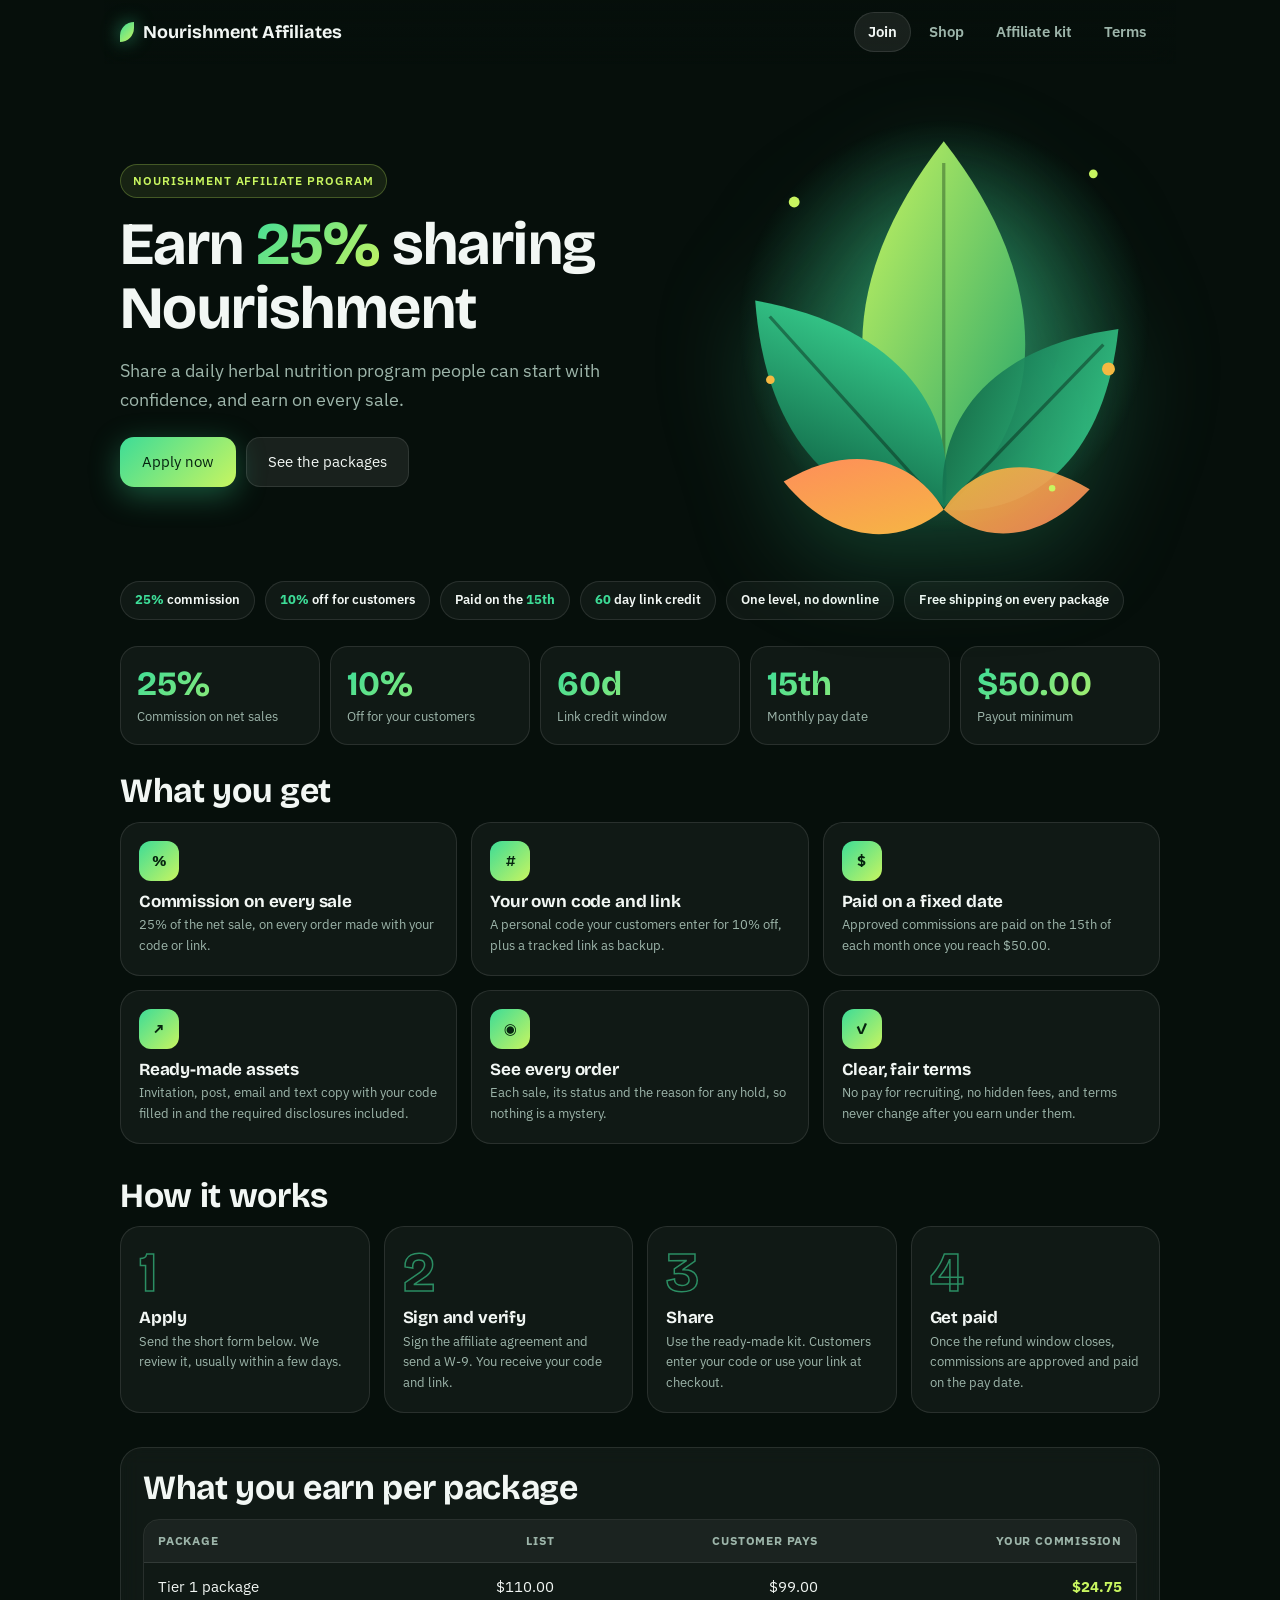
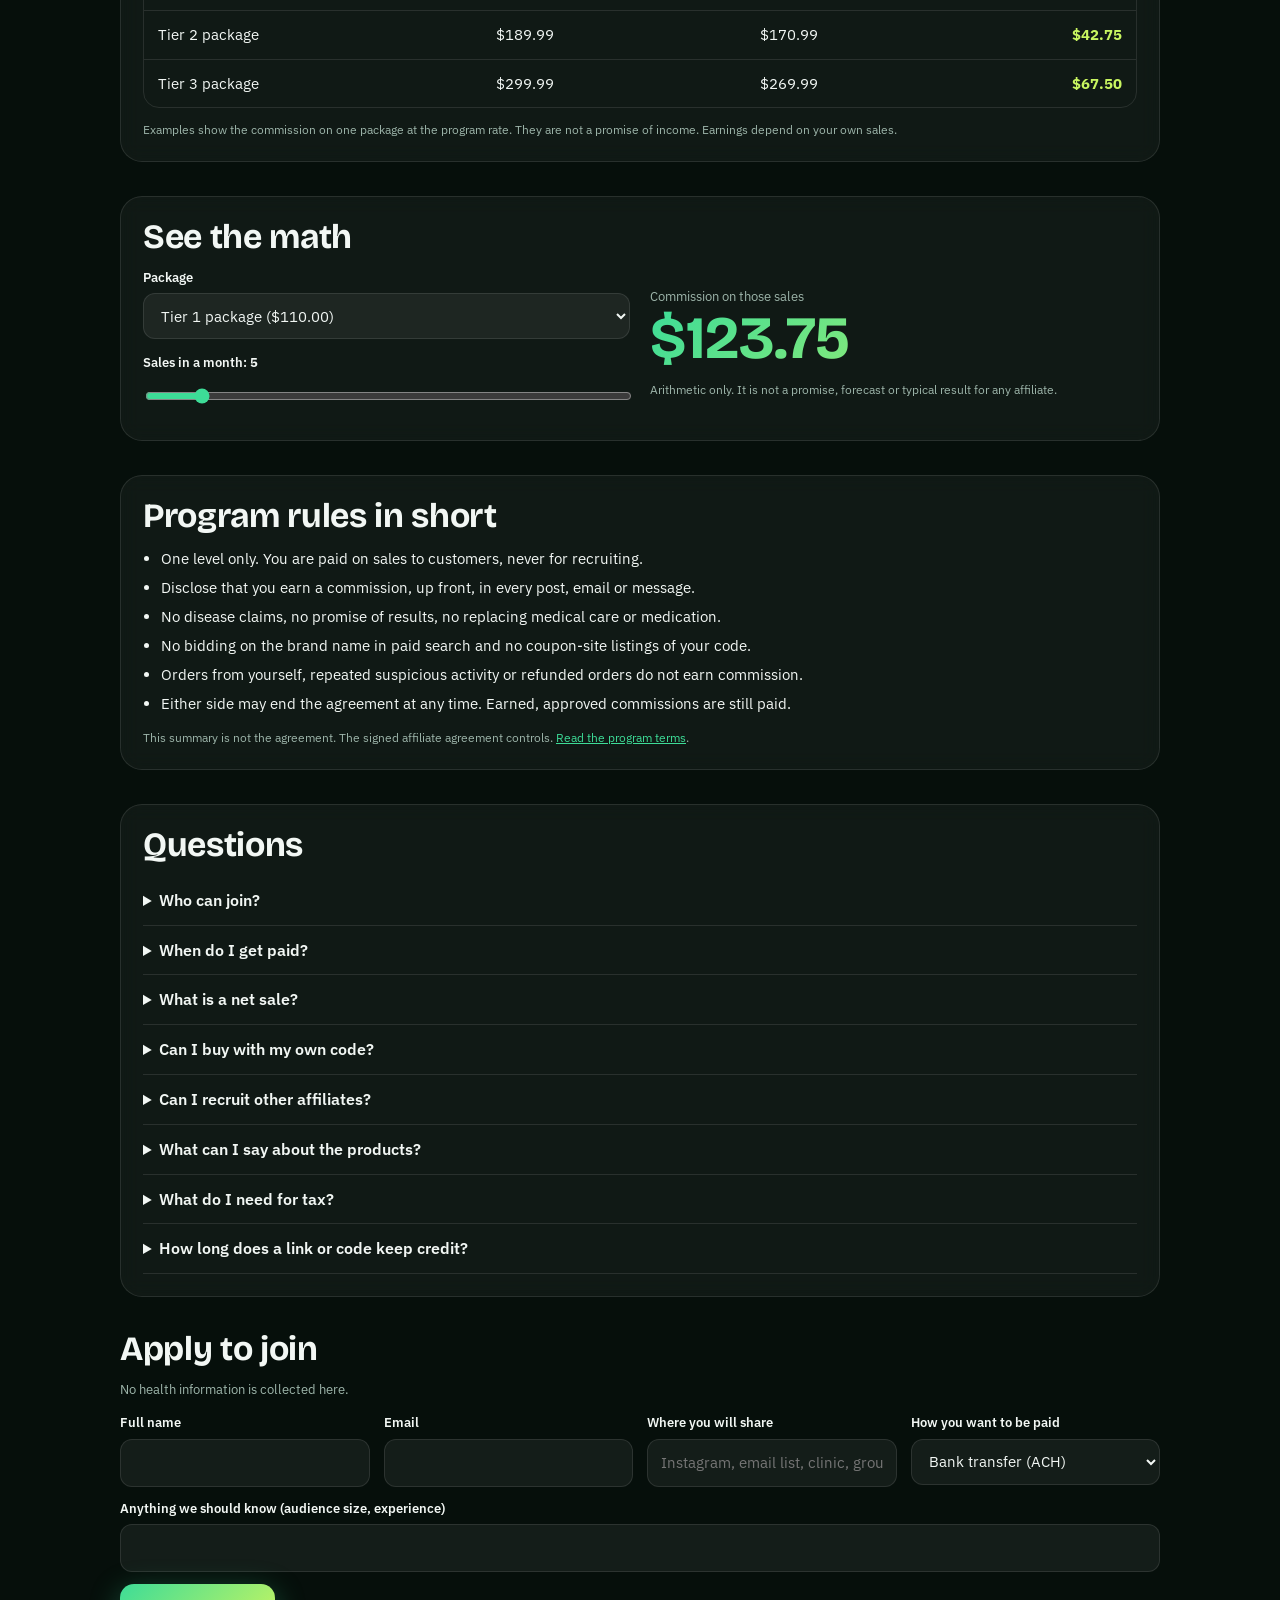
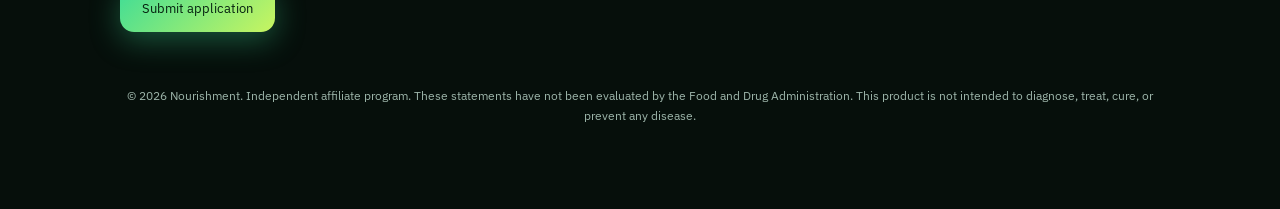
==== index.html @ c86ba539 "Publish Nourishment affiliate program site" ====
<!doctype html><html lang="en"><head><meta charset="utf-8"><meta name="viewport" content="width=device-width,initial-scale=1"><meta name="robots" content="noindex"><title>Nourishment Affiliate Program</title>
<link rel="icon" href="data:image/svg+xml,%3Csvg xmlns='http://www.w3.org/2000/svg' viewBox='0 0 32 32'%3E%3Cpath d='M8 4c14 2 20 12 14 24C10 26 4 16 8 4z' fill='%231F5A48'/%3E%3C/svg%3E">
<link rel="stylesheet" href="https://fonts.googleapis.com/css2?family=Bricolage+Grotesque:wght@600;700&family=IBM+Plex+Sans:wght@400;500;600&family=IBM+Plex+Mono:wght@400&display=swap">
<link rel="stylesheet" href="style.css"></head><body data-page="join"><div class="wrap"><div class="top" id="top"></div><main id="main"></main><footer id="foot"></footer></div><div id="toast" hidden></div><script src="site.js"></script></body></html>
---- style.css ----
/* Dark botanical marketplace look: black-green base, emerald-to-lime and gold accents, glowing glass cards. Single committed theme. */
:root{color-scheme:dark;--bg:#060F0B;--ink:#F2F7F4;--muted:#9DB5AA;--line:rgba(255,255,255,.1);--card:rgba(255,255,255,.045);--card2:rgba(255,255,255,.075);--g1:#3DDC97;--g2:#C8F560;--gold:#F5B942;--bad:#FF8A73;
--grad:linear-gradient(135deg,#3DDC97,#C8F560);--gold-grad:linear-gradient(135deg,#F5B942,#FF8A5C)}
*{box-sizing:border-box}html{background:var(--bg)}
body{margin:0;color:var(--ink);font:15px/1.6 'IBM Plex Sans','Segoe UI',system-ui,sans-serif;background:var(--bg);padding:0 max(16px,env(safe-area-inset-right)) 64px max(16px,env(safe-area-inset-left));overflow-x:hidden;position:relative}
body::before{content:"";position:fixed;inset:0;z-index:-1;background:radial-gradient(700px 480px at 85% -8%,rgba(61,220,151,.22),transparent 65%),radial-gradient(620px 520px at -10% 30%,rgba(245,185,66,.13),transparent 65%),radial-gradient(800px 600px at 60% 105%,rgba(200,245,96,.12),transparent 65%)}
.wrap{max-width:1040px;margin:0 auto}
h1,h2,h3{font-family:'Bricolage Grotesque','Segoe UI',system-ui,sans-serif;line-height:1.08;margin:0;text-wrap:balance;letter-spacing:-.01em}
h1{font-size:clamp(34px,8vw,60px);font-weight:700}h2{font-size:clamp(24px,4.4vw,34px);margin-bottom:12px}h3{font-size:17px;margin-bottom:4px}
p{margin:0}a{color:var(--g1)}.muted{color:var(--muted)}.small{font-size:13px}
.gt{background:var(--grad);-webkit-background-clip:text;background-clip:text;color:transparent}.gold{background:var(--gold-grad);-webkit-background-clip:text;background-clip:text;color:transparent}
.top{position:sticky;top:0;z-index:20;display:flex;flex-wrap:wrap;gap:6px 12px;align-items:center;justify-content:space-between;padding:12px 0;background:linear-gradient(rgba(6,15,11,.92),rgba(6,15,11,.6));backdrop-filter:blur(14px);margin:0 calc(-1*max(16px,env(safe-area-inset-left)));padding-left:max(16px,env(safe-area-inset-left));padding-right:max(16px,env(safe-area-inset-right))}
.brand{font:700 18px 'Bricolage Grotesque',system-ui,sans-serif;display:flex;gap:9px;align-items:center;color:var(--ink);text-decoration:none}
.brand i{width:14px;height:20px;border-radius:14px 0 14px 0;background:var(--grad);display:inline-block;box-shadow:0 0 18px rgba(61,220,151,.6)}
nav{display:flex;gap:4px;overflow-x:auto;scrollbar-width:none}nav a{padding:8px 14px;border-radius:99px;color:var(--muted);text-decoration:none;font-weight:600;white-space:nowrap}
nav a[aria-current]{background:var(--card2);color:var(--ink);box-shadow:inset 0 0 0 1px var(--line)}
.hero{display:grid;grid-template-columns:1.15fr .85fr;gap:20px;align-items:center;padding:34px 0 10px}
@media(max-width:760px){.hero{grid-template-columns:1fr}.art{order:-1;max-width:260px;margin:0 auto}}
.pillb{display:inline-flex;gap:8px;align-items:center;font-size:12px;font-weight:600;letter-spacing:.08em;text-transform:uppercase;color:var(--g2);background:rgba(200,245,96,.09);border:1px solid rgba(200,245,96,.25);border-radius:99px;padding:6px 12px;margin-bottom:14px}
.lead{font-size:18px;max-width:50ch;margin:16px 0 22px;color:var(--muted)}
.art{position:relative}.art svg{width:100%;height:auto;display:block;filter:drop-shadow(0 20px 50px rgba(61,220,151,.28))}
@media(prefers-reduced-motion:no-preference){.art svg{animation:fl 7s ease-in-out infinite}@keyframes fl{50%{transform:translateY(-10px) rotate(1.2deg)}}}
.tick{display:flex;gap:10px;overflow-x:auto;padding:6px 0 4px;scrollbar-width:none;margin:12px 0 22px}
.tick span{flex:0 0 auto;border:1px solid var(--line);background:var(--card);border-radius:99px;padding:8px 14px;font-weight:600;font-size:13px}
.tick span b{color:var(--g1)}
.tiles{display:grid;grid-template-columns:repeat(auto-fit,minmax(150px,1fr));gap:10px;margin:8px 0 28px}
.tile{border:1px solid var(--line);background:var(--card);border-radius:18px;padding:16px;position:relative;overflow:hidden}
.tile b{display:block;font:700 34px 'Bricolage Grotesque',system-ui,sans-serif;background:var(--grad);-webkit-background-clip:text;background-clip:text;color:transparent}.tile span{font-size:12.5px;color:var(--muted)}
section{margin:0 0 34px;min-width:0}
.panel{border:1px solid var(--line);background:var(--card);border-radius:22px;padding:22px;backdrop-filter:blur(10px)}
.grid{display:grid;grid-template-columns:repeat(auto-fit,minmax(min(100%,270px),1fr));gap:14px}
.card{border:1px solid var(--line);background:var(--card);border-radius:20px;padding:18px;min-width:0;transition:transform .2s,border-color .2s}
.card:hover{border-color:rgba(61,220,151,.5);transform:translateY(-3px)}
.card .ic{width:40px;height:40px;border-radius:12px;background:var(--grad);display:grid;place-items:center;color:#06240F;font-weight:800;margin-bottom:12px}
.steps{display:grid;grid-template-columns:repeat(auto-fit,minmax(min(100%,220px),1fr));gap:14px;counter-reset:s}.steps .card{counter-increment:s;overflow:hidden}
.steps .card::before{content:counter(s);display:block;font:700 56px/1 'Bricolage Grotesque',system-ui,sans-serif;color:transparent;-webkit-text-stroke:1.5px rgba(61,220,151,.6);margin-bottom:8px}
.box{overflow-x:auto;border:1px solid var(--line);border-radius:16px}table{border-collapse:collapse;width:100%;min-width:440px;font-size:14.5px}
th,td{padding:12px 14px;text-align:left;border-bottom:1px solid var(--line)}th{font-size:11.5px;letter-spacing:.07em;text-transform:uppercase;color:var(--muted);background:var(--card)}tr:last-child td{border:0}td.r,th.r{text-align:right}td b{color:var(--g2)}
.btn{font:700 15px inherit;font-family:inherit;border-radius:14px;border:0;background:var(--grad);color:#05210F;padding:13px 22px;cursor:pointer;min-height:48px;text-decoration:none;display:inline-flex;align-items:center;justify-content:center;box-shadow:0 8px 30px rgba(61,220,151,.35);transition:transform .15s,box-shadow .15s}
.btn:hover{transform:translateY(-2px);box-shadow:0 12px 38px rgba(61,220,151,.5)}
.btn.ghost{background:var(--card2);color:var(--ink);box-shadow:inset 0 0 0 1px var(--line)}.btn.pay{width:100%;min-height:54px;font-size:17px}.btn.sm{min-height:36px;padding:6px 13px;font-size:13px;border-radius:10px;box-shadow:none}
label{display:block;font-size:13px;font-weight:600;margin-bottom:5px}
input,select,textarea{font:inherit;width:100%;background:rgba(255,255,255,.06);color:var(--ink);border:1px solid var(--line);border-radius:12px;padding:11px 13px;min-height:46px}
input:focus,select:focus{outline:2px solid var(--g1);outline-offset:1px}select option{background:#0C1A14}
input[type=range]{padding:0;min-height:30px;accent-color:#3DDC97}
.fields{display:grid;grid-template-columns:repeat(auto-fit,minmax(min(100%,210px),1fr));gap:14px}.row{display:flex;flex-wrap:wrap;gap:10px;align-items:center}
pre{background:rgba(255,255,255,.05);border:1px solid var(--line);border-radius:12px;padding:13px;white-space:pre-wrap;word-break:break-word;font:12.5px/1.55 'IBM Plex Mono',ui-monospace,monospace;margin:8px 0 10px}
.asset{border-top:1px solid var(--line);padding-top:14px;margin-top:14px}.asset:first-child{border:0;margin:0;padding:0}
ul{margin:8px 0 0;padding-left:18px}li{margin:5px 0}details{border-bottom:1px solid var(--line);padding:12px 0}summary{cursor:pointer;font-weight:600;font-size:15.5px}
.price{font:700 34px 'Bricolage Grotesque',system-ui,sans-serif}.legal{font-size:12px;color:var(--muted);margin-top:12px}
.prod{display:flex;flex-direction:column;gap:10px;position:relative;overflow:hidden}.prod .pa{display:grid;place-items:center;border-radius:16px;background:radial-gradient(circle at 50% 40%,rgba(61,220,151,.22),transparent 70%);padding:6px}.prod .pa svg,.prod .pa img{width:62%;max-width:150px;height:auto;border-radius:14px}
.badge{position:absolute;top:14px;right:14px;font-size:11px;font-weight:700;background:var(--gold-grad);color:#2A1500;border-radius:99px;padding:4px 10px}
.calc{display:grid;grid-template-columns:1fr 1fr;gap:20px;align-items:center}@media(max-width:700px){.calc{grid-template-columns:1fr}}
.big{font:700 clamp(38px,9vw,60px)/1 'Bricolage Grotesque',system-ui,sans-serif}
footer{text-align:center;font-size:12px;color:var(--muted);padding:20px 0}
#toast{position:fixed;left:50%;transform:translateX(-50%);bottom:18px;background:#fff;color:#06130D;padding:11px 18px;border-radius:12px;font-weight:700;z-index:99}
:focus-visible{outline:2px solid var(--g1);outline-offset:2px}[hidden]{display:none!important}
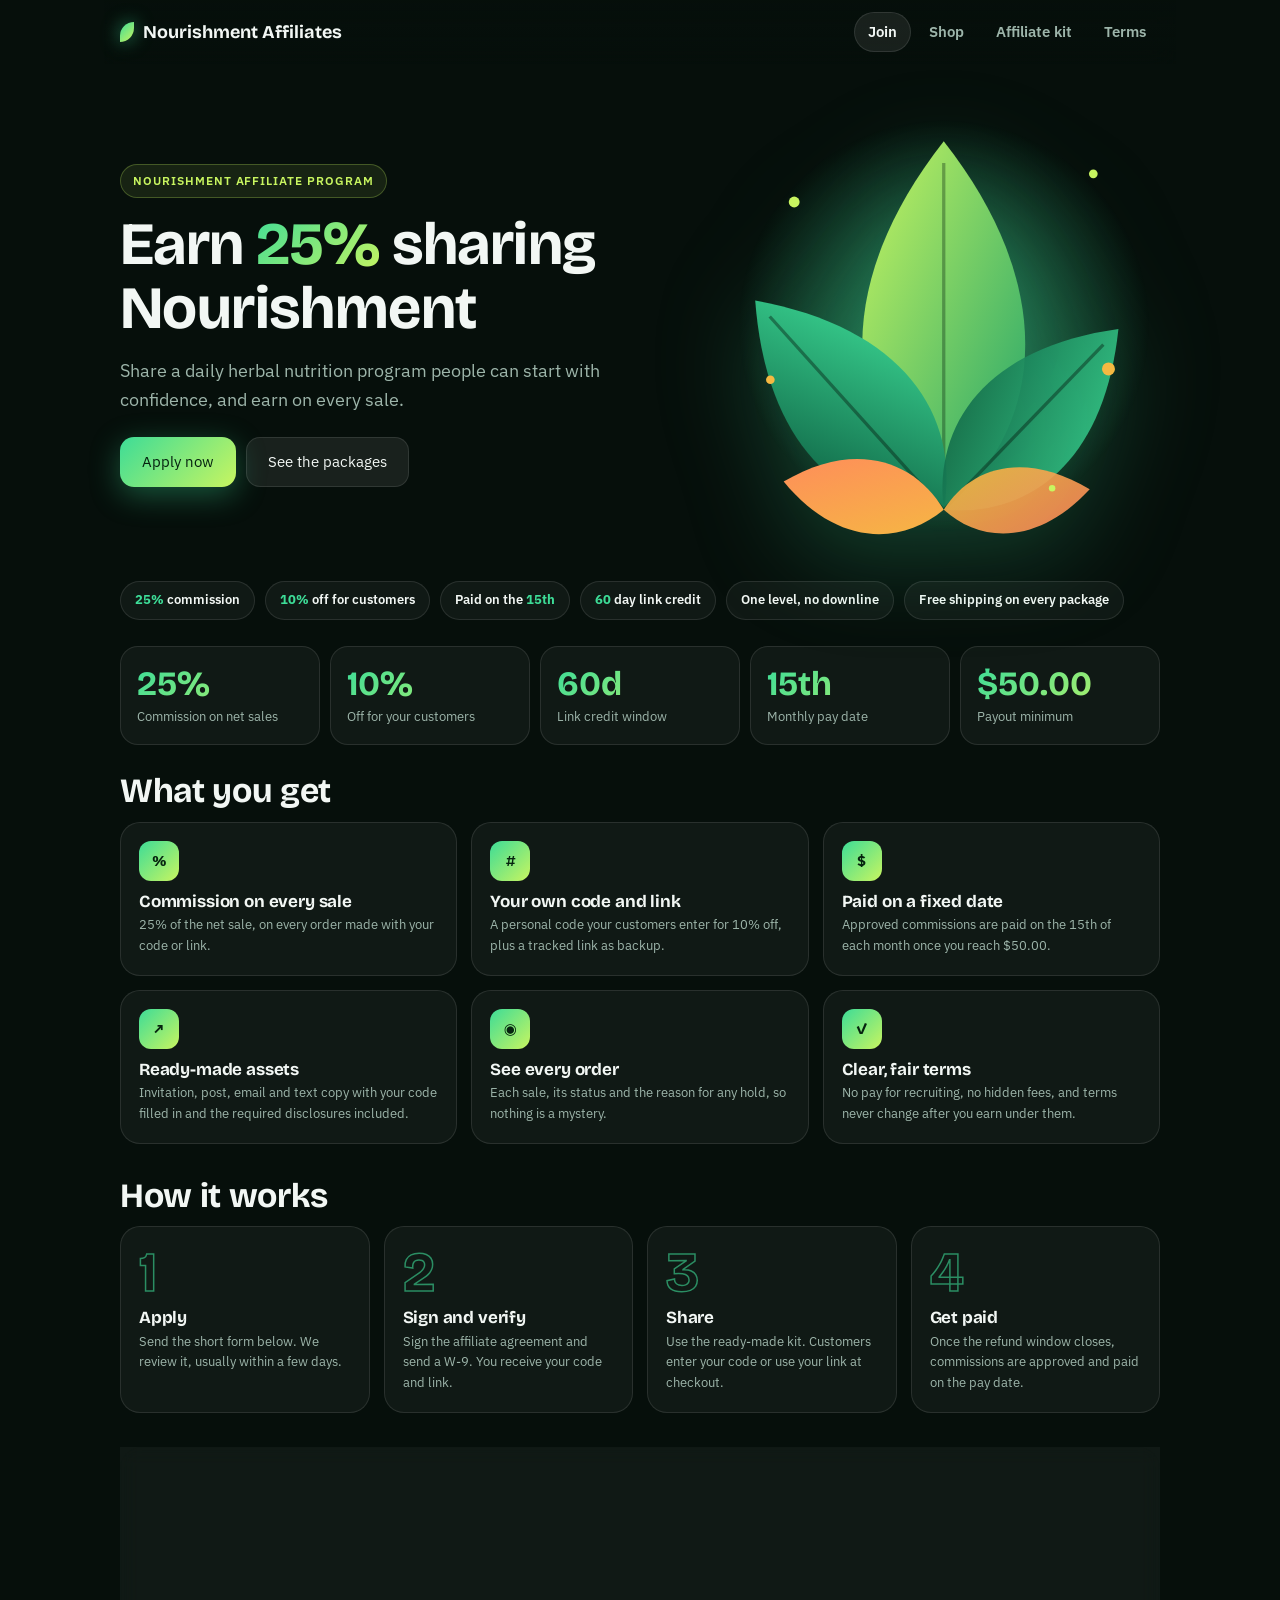
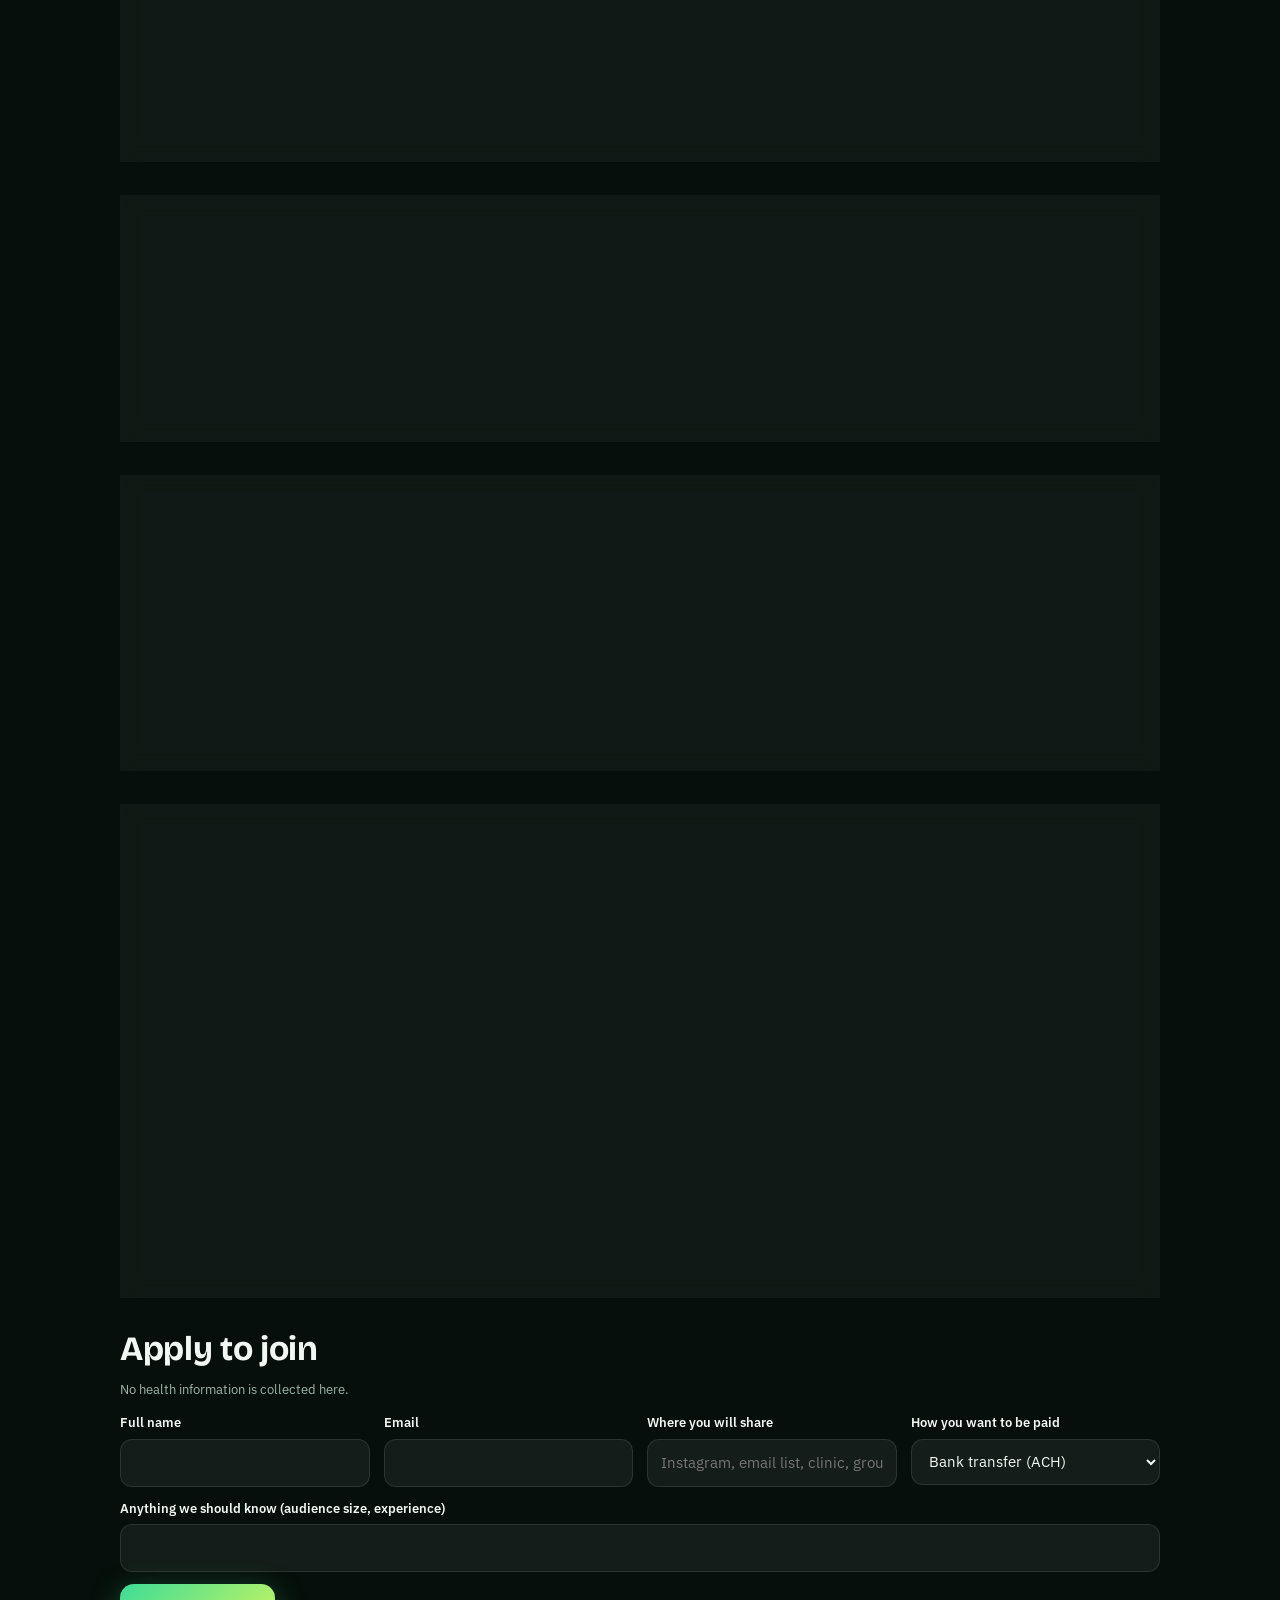
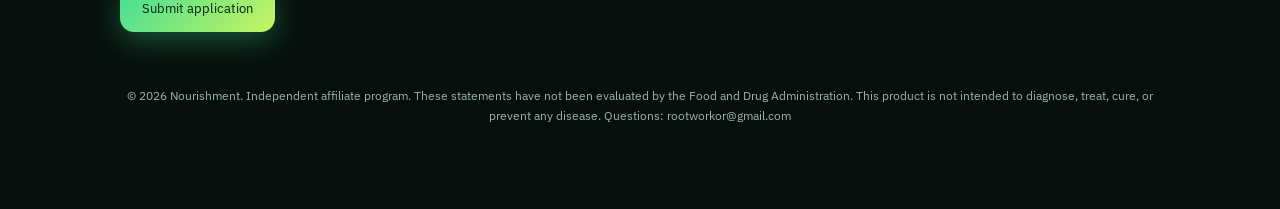
==== commit 4e12d886: "Add picture slots for offer banners Co-Authored-By: Claude Sonnet 5.5 <noreply@anthropic.com> Claude" ====
--- a/index.html
+++ b/index.html
@@ -1,4 +1,4 @@
 <!doctype html><html lang="en"><head><meta charset="utf-8"><meta name="viewport" content="width=device-width,initial-scale=1"><meta name="robots" content="noindex"><title>Nourishment Affiliate Program</title>
 <link rel="icon" href="data:image/svg+xml,%3Csvg xmlns='http://www.w3.org/2000/svg' viewBox='0 0 32 32'%3E%3Cpath d='M8 4c14 2 20 12 14 24C10 26 4 16 8 4z' fill='%231F5A48'/%3E%3C/svg%3E">
 <link rel="stylesheet" href="https://fonts.googleapis.com/css2?family=Bricolage+Grotesque:wght@600;700&family=IBM+Plex+Sans:wght@400;500;600&family=IBM+Plex+Mono:wght@400&display=swap">
-<link rel="stylesheet" href="style.css"></head><body data-page="join"><div class="wrap"><div class="top" id="top"></div><main id="main"></main><footer id="foot"></footer></div><div id="toast" hidden></div><script src="site.js"></script></body></html>
+<link rel="stylesheet" href="style.css"></head><body data-page="join"><div class="wrap"><div class="top" id="top"></div><main id="main"></main><footer id="foot"></footer></div><div id="toast" hidden></div><script src="site.js"></script><script src="art.js"></script></body></html>
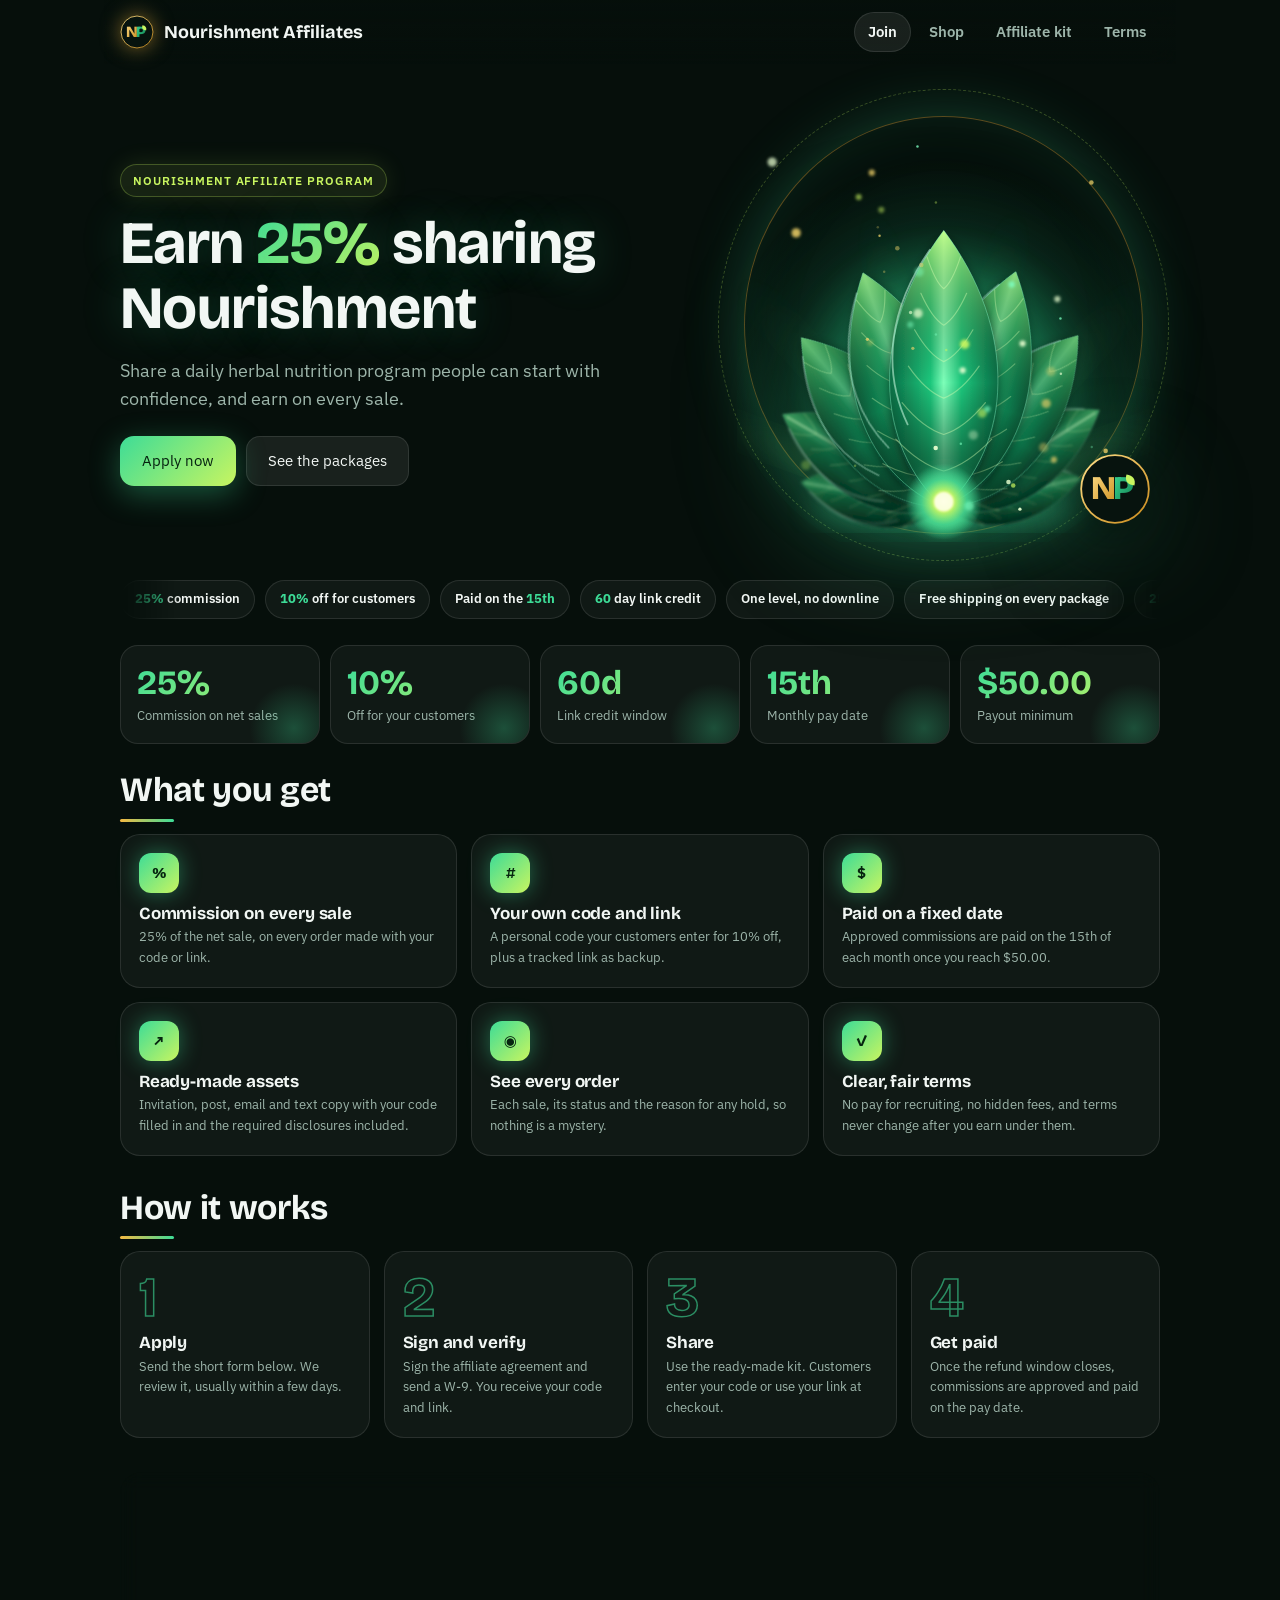
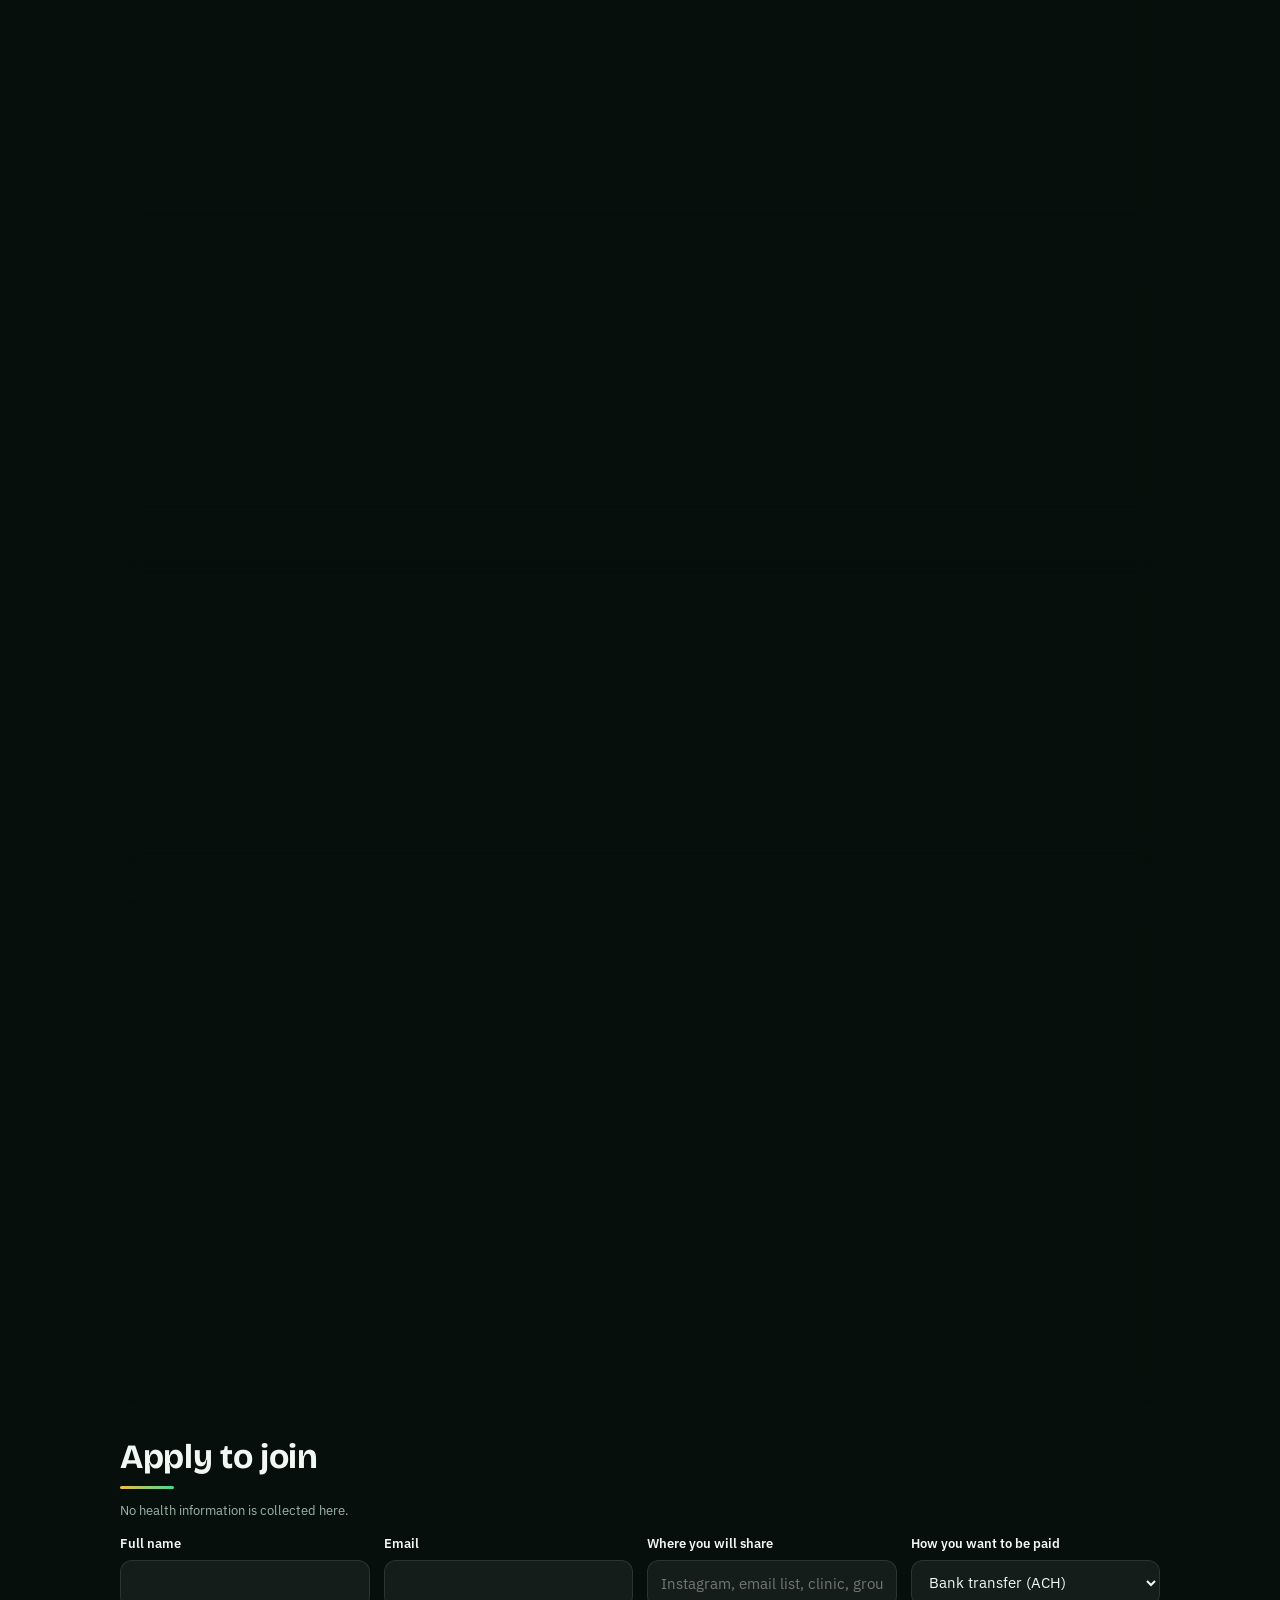
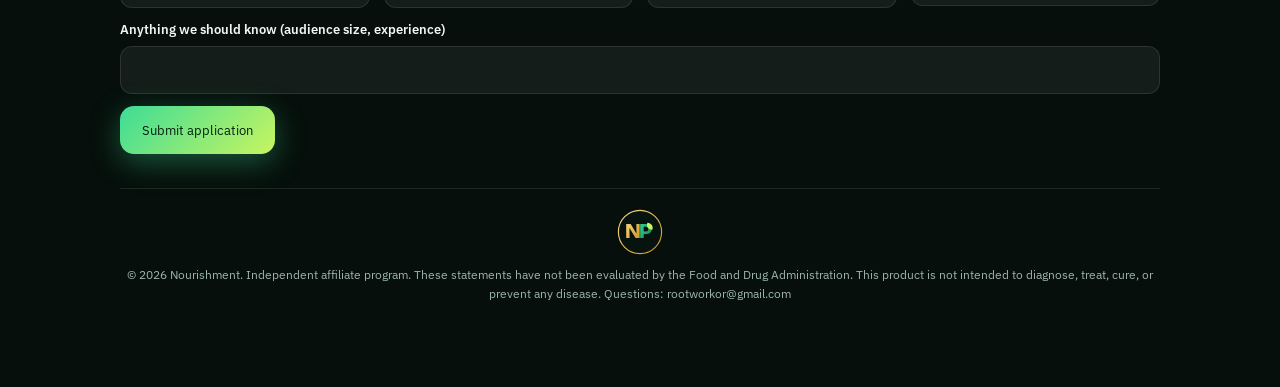
==== commit d3226ad9: "Deep emerald flower: hero swap and flower page Co-Authored-By: Claude Sonnet 5.5 <noreply@anthropic." ====
--- a/index.html
+++ b/index.html
@@ -1,4 +1,4 @@
 <!doctype html><html lang="en"><head><meta charset="utf-8"><meta name="viewport" content="width=device-width,initial-scale=1"><meta name="robots" content="noindex"><title>Nourishment Affiliate Program</title>
 <link rel="icon" href="data:image/svg+xml,%3Csvg xmlns='http://www.w3.org/2000/svg' viewBox='0 0 32 32'%3E%3Cpath d='M8 4c14 2 20 12 14 24C10 26 4 16 8 4z' fill='%231F5A48'/%3E%3C/svg%3E">
 <link rel="stylesheet" href="https://fonts.googleapis.com/css2?family=Bricolage+Grotesque:wght@600;700&family=IBM+Plex+Sans:wght@400;500;600&family=IBM+Plex+Mono:wght@400&display=swap">
-<link rel="stylesheet" href="style.css"></head><body data-page="join"><div class="wrap"><div class="top" id="top"></div><main id="main"></main><footer id="foot"></footer></div><div id="toast" hidden></div><script src="site.js"></script><script src="art.js"></script></body></html>
+<link rel="stylesheet" href="style.css"></head><body data-page="join"><div class="wrap"><div class="top" id="top"></div><main id="main"></main><footer id="foot"></footer></div><div id="toast" hidden></div><script src="site.js"></script><script src="art.js"></script><script src="hero.js"></script></body></html>
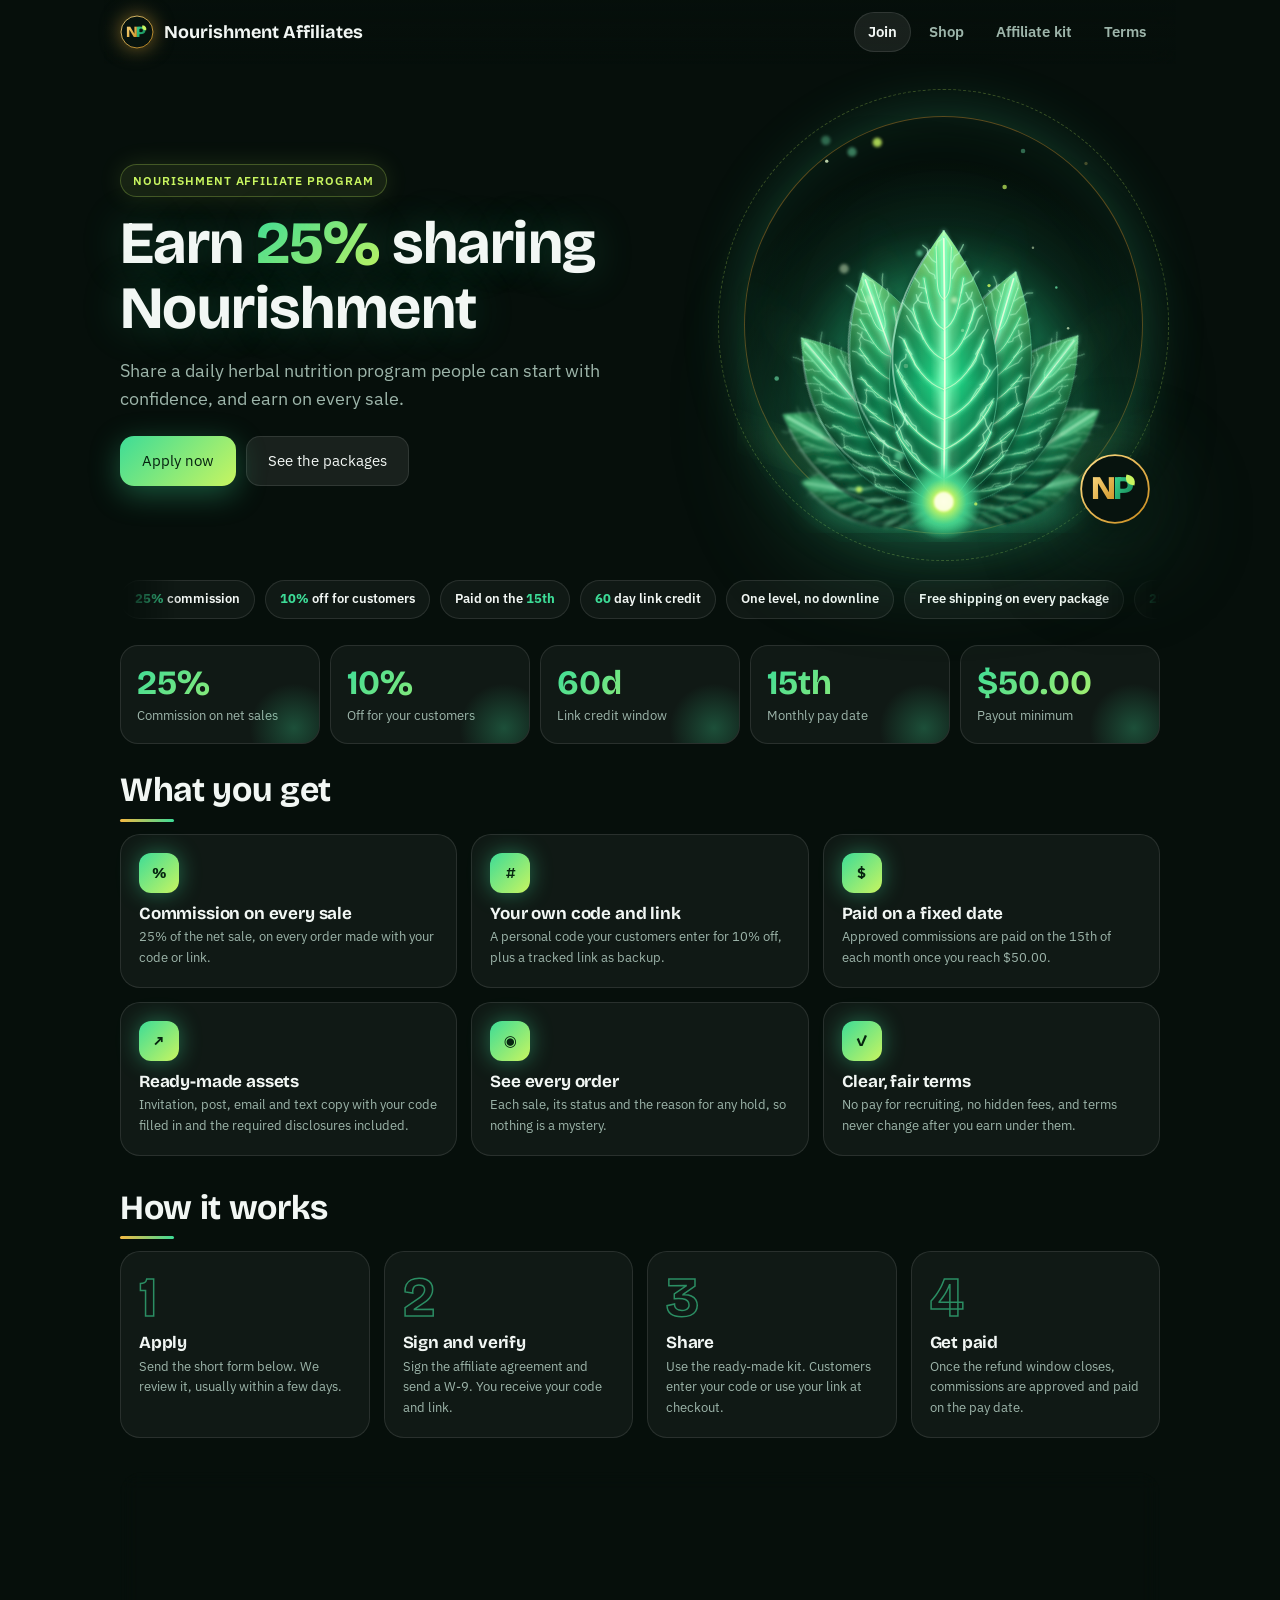
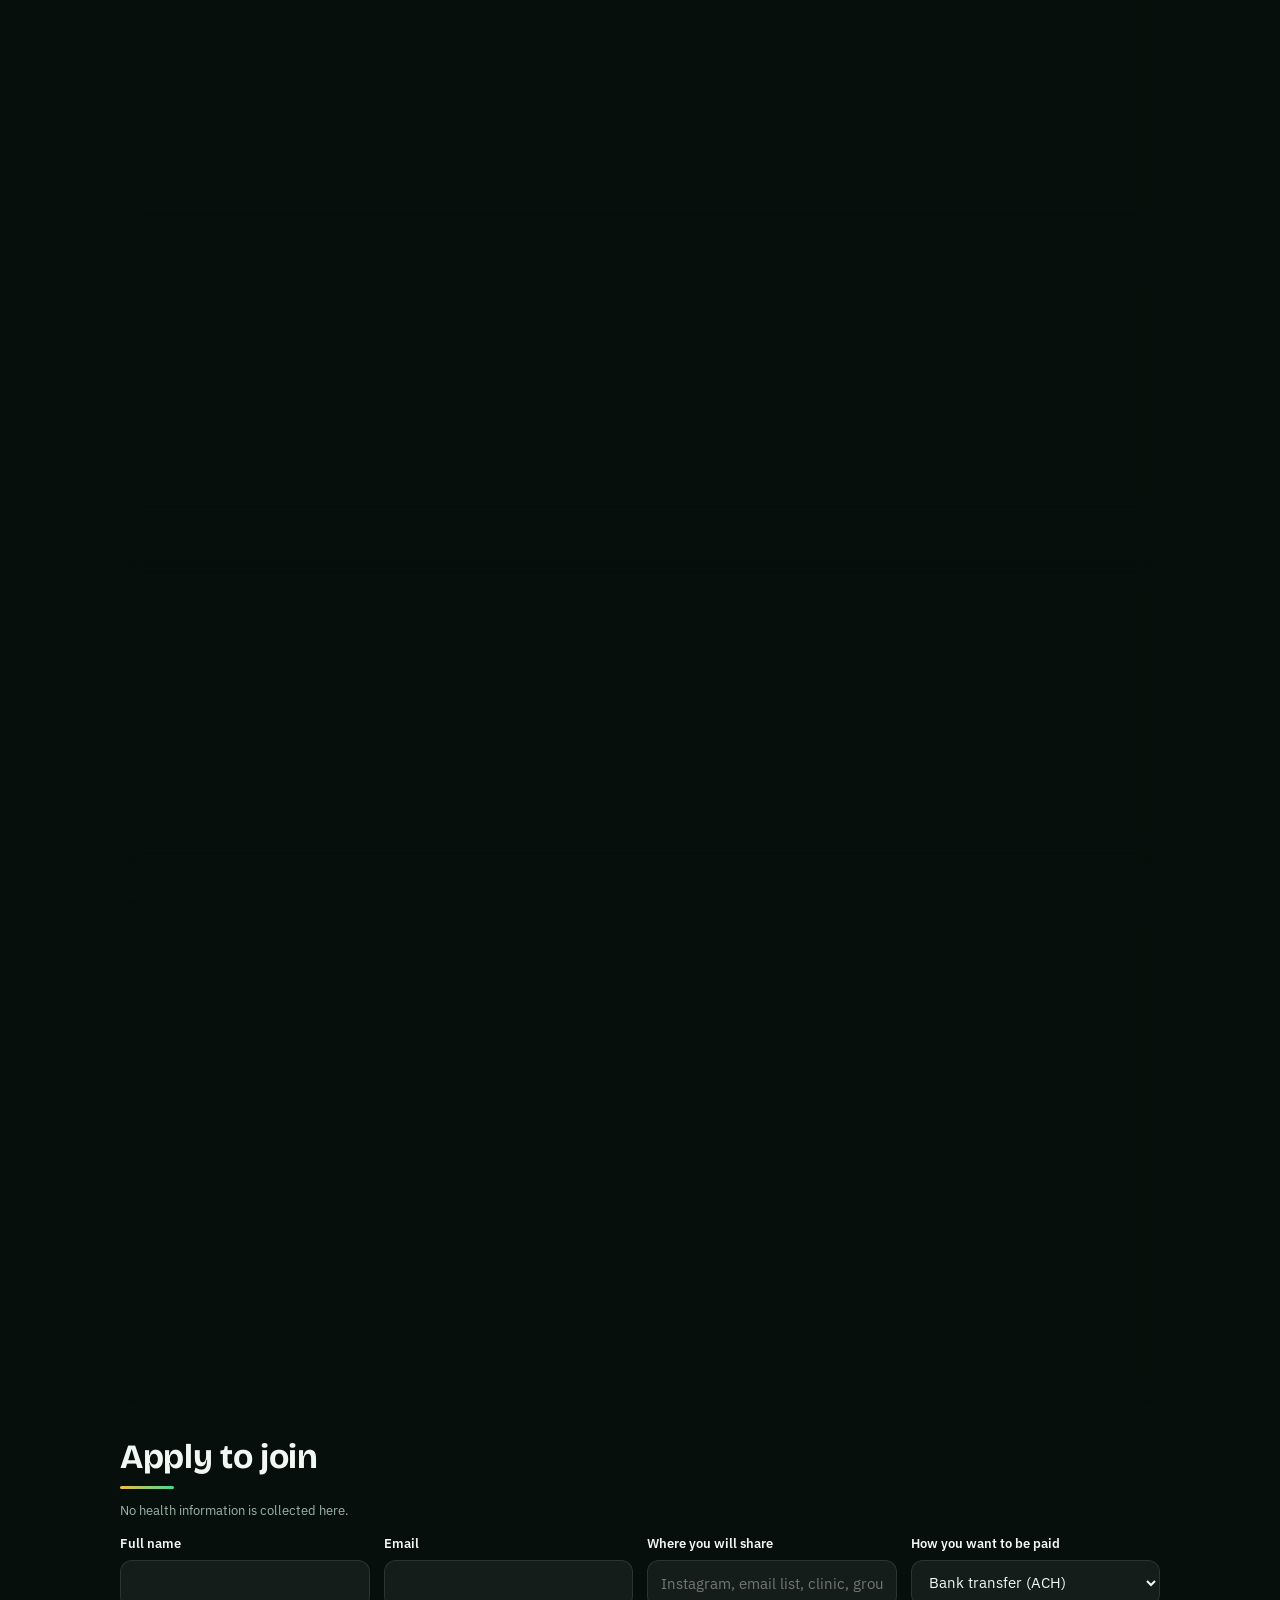
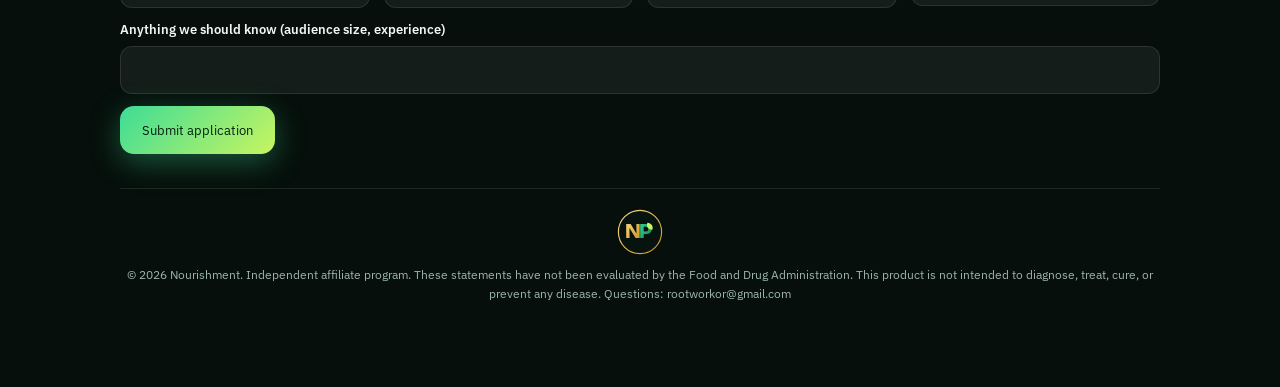
==== commit c5889468: "Tier emblems, program info dropdowns, Apex referral path, faster loading Co-Authored-By: Claude Sonn" ====
--- a/index.html
+++ b/index.html
@@ -1,4 +1,4 @@
 <!doctype html><html lang="en"><head><meta charset="utf-8"><meta name="viewport" content="width=device-width,initial-scale=1"><meta name="robots" content="noindex"><title>Nourishment Affiliate Program</title>
 <link rel="icon" href="data:image/svg+xml,%3Csvg xmlns='http://www.w3.org/2000/svg' viewBox='0 0 32 32'%3E%3Cpath d='M8 4c14 2 20 12 14 24C10 26 4 16 8 4z' fill='%231F5A48'/%3E%3C/svg%3E">
-<link rel="stylesheet" href="https://fonts.googleapis.com/css2?family=Bricolage+Grotesque:wght@600;700&family=IBM+Plex+Sans:wght@400;500;600&family=IBM+Plex+Mono:wght@400&display=swap">
-<link rel="stylesheet" href="style.css"></head><body data-page="join"><div class="wrap"><div class="top" id="top"></div><main id="main"></main><footer id="foot"></footer></div><div id="toast" hidden></div><script src="site.js"></script><script src="art.js"></script><script src="hero.js"></script></body></html>
+<link rel="preconnect" href="https://fonts.googleapis.com"><link rel="preconnect" href="https://fonts.gstatic.com" crossorigin><link rel="stylesheet" href="https://fonts.googleapis.com/css2?family=Bricolage+Grotesque:wght@600;700&family=IBM+Plex+Sans:wght@400;500;600&family=IBM+Plex+Mono:wght@400&display=swap">
+<link rel="stylesheet" href="style.css"></head><body data-page="join"><div class="wrap"><div class="top" id="top"></div><main id="main"></main><footer id="foot"></footer></div><div id="toast" hidden></div><script defer src="site.js"></script><script defer src="art.js"></script><script defer src="hero.js"></script></body></html>
--- a/style.css
+++ b/style.css
@@ -55,3 +55,6 @@
 footer{text-align:center;font-size:12px;color:var(--muted);padding:20px 0}
 #toast{position:fixed;left:50%;transform:translateX(-50%);bottom:18px;background:#fff;color:#06130D;padding:11px 18px;border-radius:12px;font-weight:700;z-index:99}
 :focus-visible{outline:2px solid var(--g1);outline-offset:2px}[hidden]{display:none!important}
+
+.seg{display:grid;grid-template-columns:1fr 1fr;gap:8px;background:rgba(255,255,255,.04);padding:6px;border-radius:18px;border:1px solid var(--line)}.seg button{font:inherit;color:var(--ink,#E6F2EA);background:transparent;border:0;border-radius:13px;padding:12px 10px;display:flex;flex-direction:column;gap:2px;align-items:center;cursor:pointer;min-height:56px}.seg button b{font-size:14px}.seg button span{font-size:11px;opacity:.7}.seg button[aria-selected=true]{background:linear-gradient(135deg,rgba(61,220,151,.28),rgba(200,245,96,.16));box-shadow:inset 0 0 0 1px rgba(200,245,96,.45)}
+.opt{display:flex;align-items:center;gap:10px;justify-content:space-between;flex-wrap:wrap;border-top:1px solid var(--line);padding-top:10px}.opt span{font-size:13px}.opt b{font-size:13px;margin-left:auto}
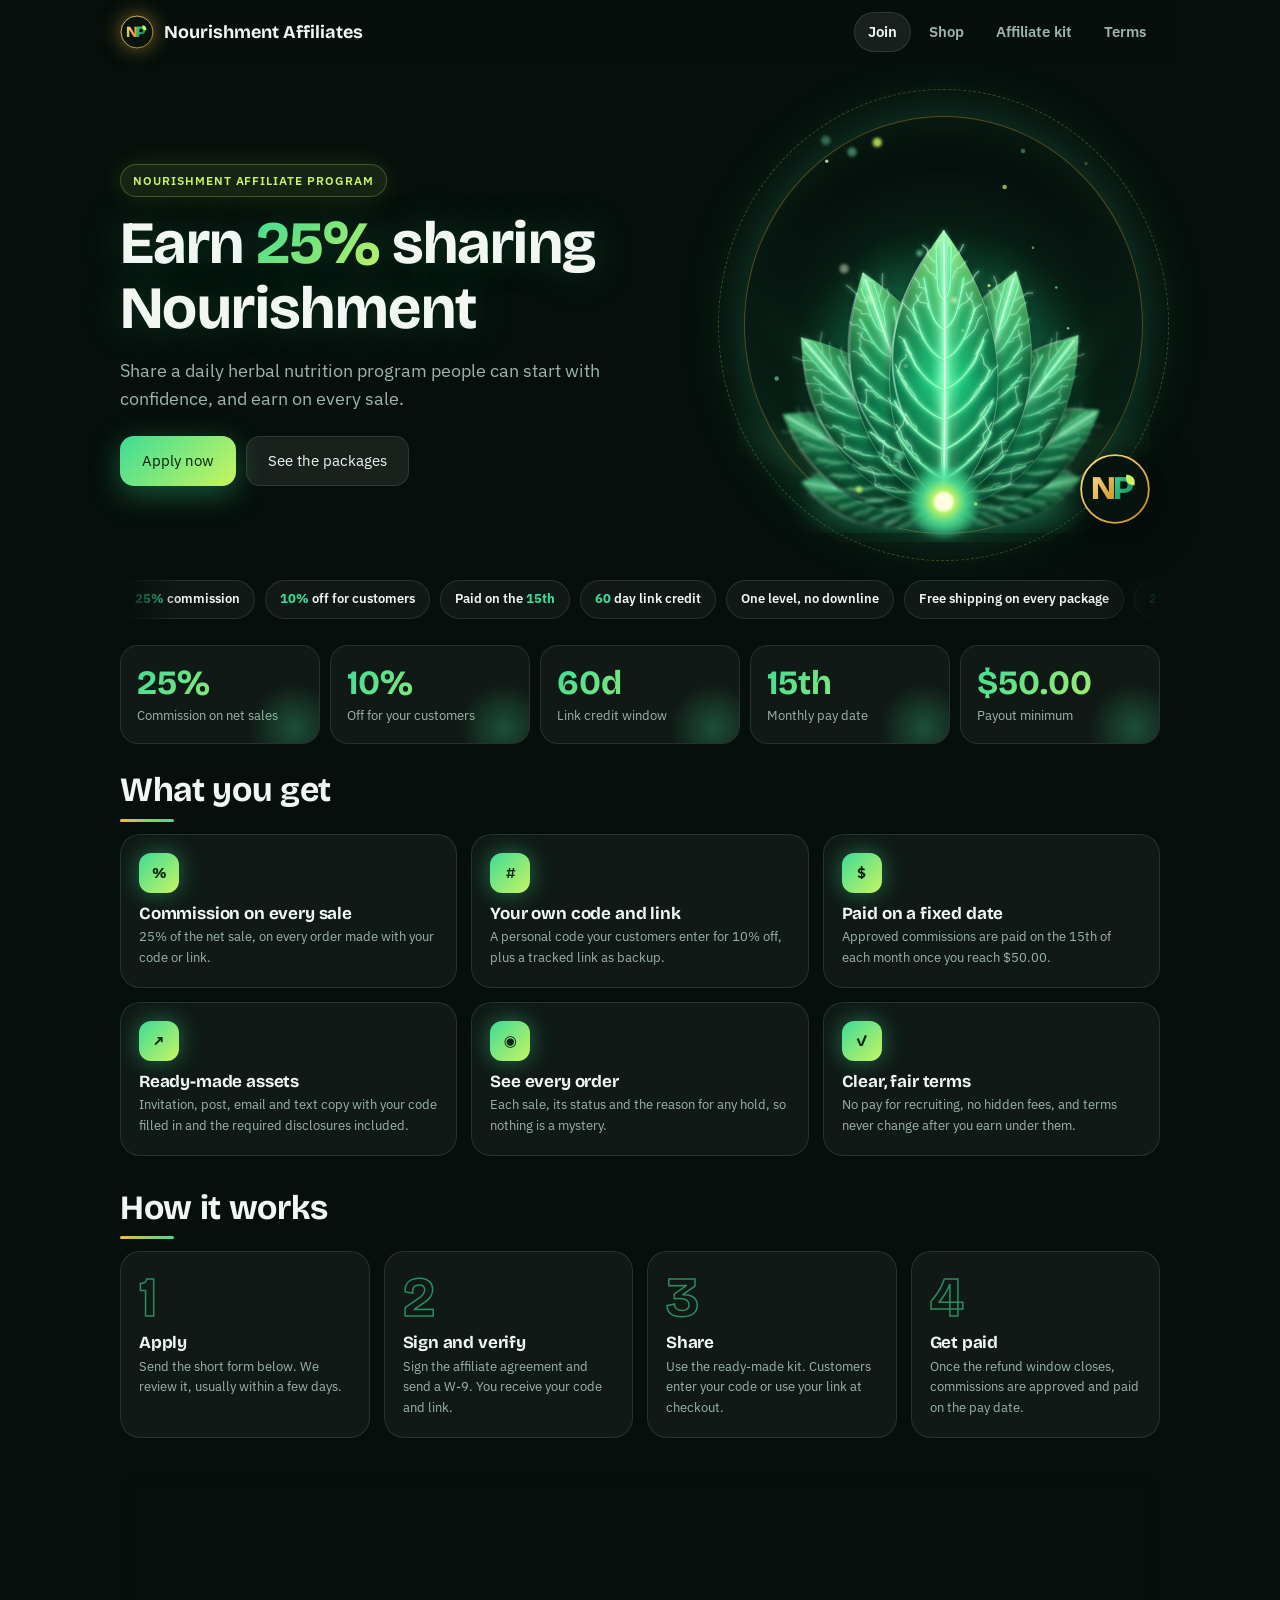
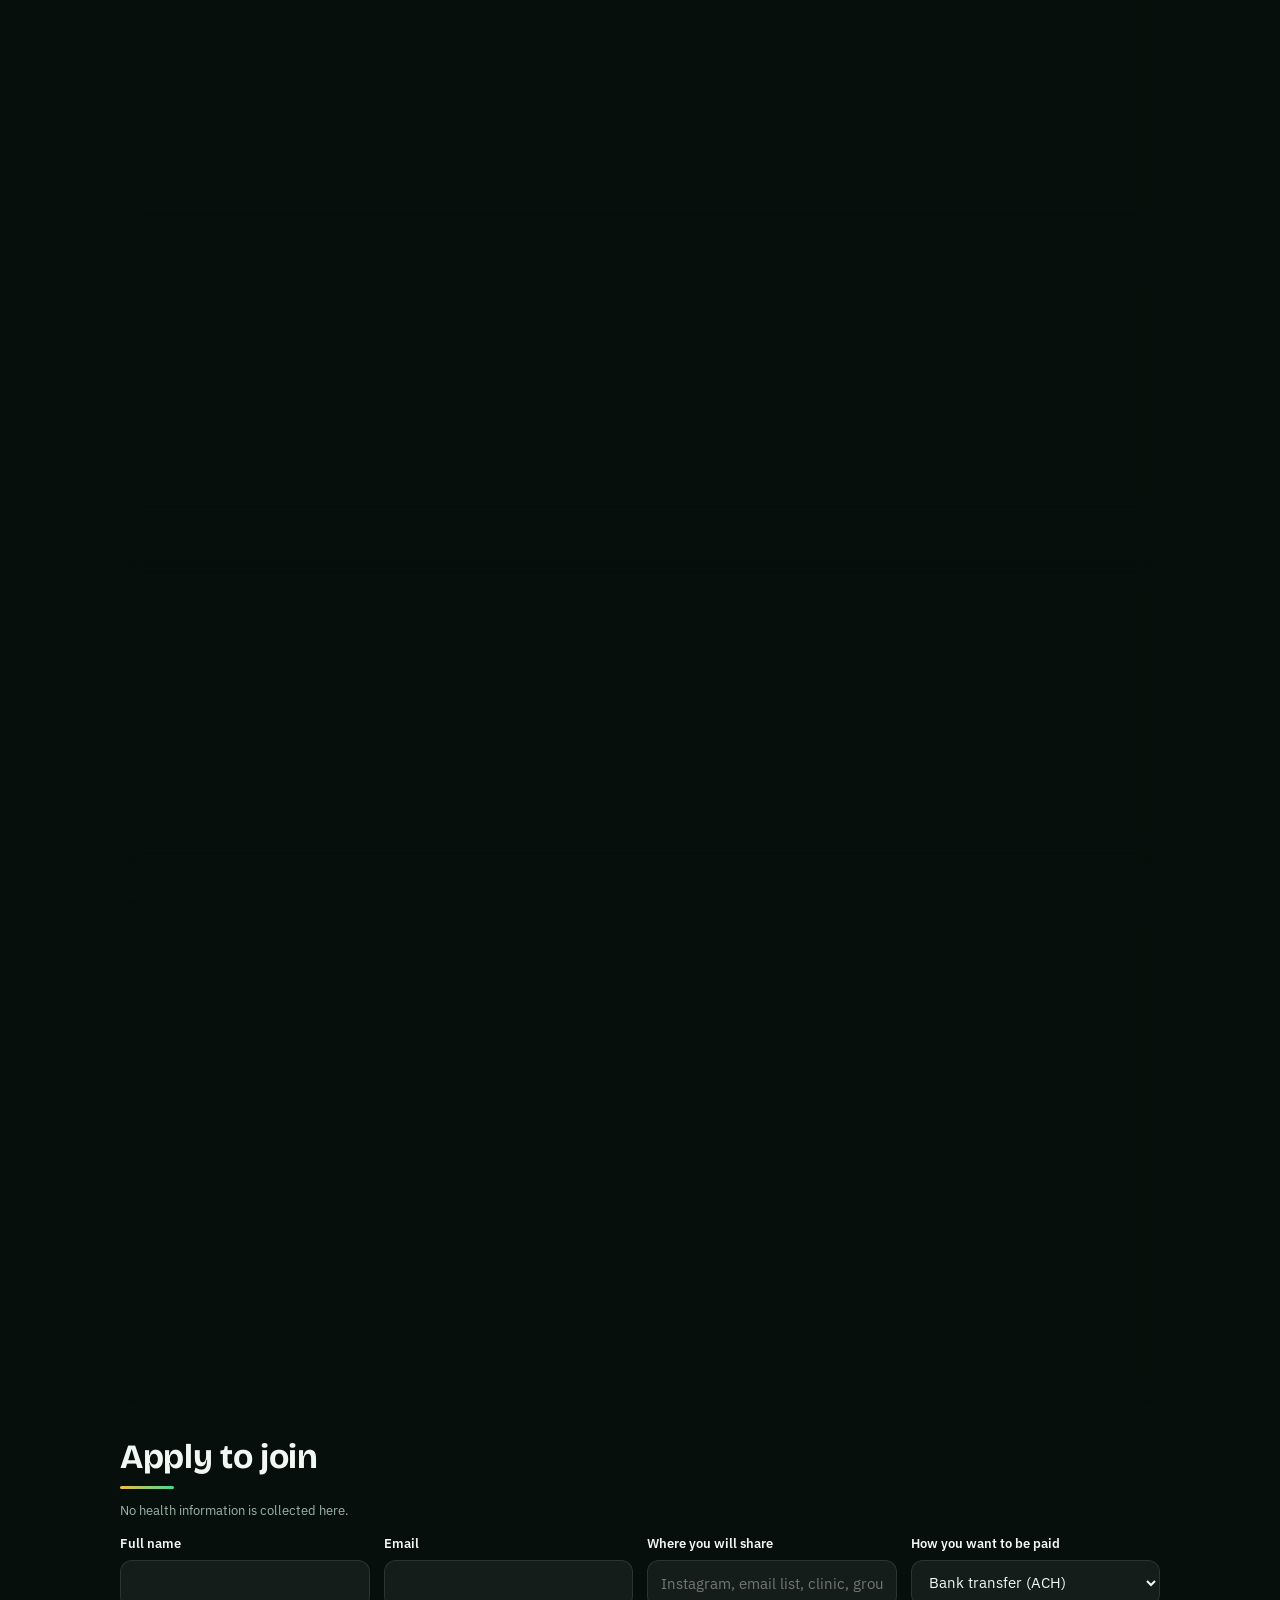
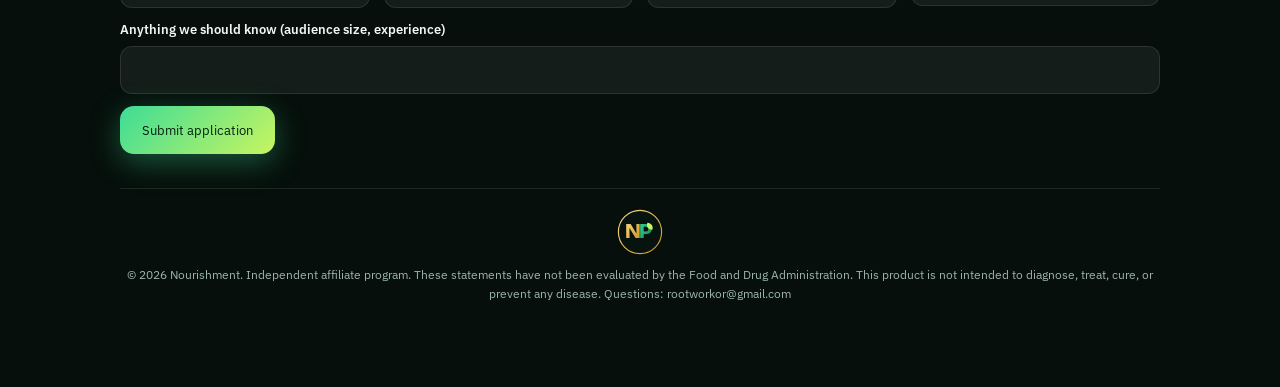
==== commit 9ba12958: "Point order links at the NP Nourishment Program Enrollment Form; split settings into config.js Co-Au" ====
--- a/index.html
+++ b/index.html
@@ -1,4 +1,4 @@
 <!doctype html><html lang="en"><head><meta charset="utf-8"><meta name="viewport" content="width=device-width,initial-scale=1"><meta name="robots" content="noindex"><title>Nourishment Affiliate Program</title>
 <link rel="icon" href="data:image/svg+xml,%3Csvg xmlns='http://www.w3.org/2000/svg' viewBox='0 0 32 32'%3E%3Cpath d='M8 4c14 2 20 12 14 24C10 26 4 16 8 4z' fill='%231F5A48'/%3E%3C/svg%3E">
 <link rel="preconnect" href="https://fonts.googleapis.com"><link rel="preconnect" href="https://fonts.gstatic.com" crossorigin><link rel="stylesheet" href="https://fonts.googleapis.com/css2?family=Bricolage+Grotesque:wght@600;700&family=IBM+Plex+Sans:wght@400;500;600&family=IBM+Plex+Mono:wght@400&display=swap">
-<link rel="stylesheet" href="style.css"></head><body data-page="join"><div class="wrap"><div class="top" id="top"></div><main id="main"></main><footer id="foot"></footer></div><div id="toast" hidden></div><script defer src="site.js"></script><script defer src="art.js"></script><script defer src="hero.js"></script></body></html>
+<link rel="stylesheet" href="style.css"></head><body data-page="join"><div class="wrap"><div class="top" id="top"></div><main id="main"></main><footer id="foot"></footer></div><div id="toast" hidden></div><script defer src="config.js"></script><script defer src="site.js"></script><script defer src="art.js"></script><script defer src="hero.js"></script></body></html>
--- a/style.css
+++ b/style.css
@@ -18,7 +18,7 @@
 @media(max-width:760px){.hero{grid-template-columns:1fr}.art{order:-1;max-width:260px;margin:0 auto}}
 .pillb{display:inline-flex;gap:8px;align-items:center;font-size:12px;font-weight:600;letter-spacing:.08em;text-transform:uppercase;color:var(--g2);background:rgba(200,245,96,.09);border:1px solid rgba(200,245,96,.25);border-radius:99px;padding:6px 12px;margin-bottom:14px}
 .lead{font-size:18px;max-width:50ch;margin:16px 0 22px;color:var(--muted)}
-.art{position:relative}.art svg{width:100%;height:auto;display:block;filter:drop-shadow(0 20px 50px rgba(61,220,151,.28))}
+.art{position:relative}.art svg{width:100%;height:auto;display:block}
 @media(prefers-reduced-motion:no-preference){.art svg{animation:fl 7s ease-in-out infinite}@keyframes fl{50%{transform:translateY(-10px) rotate(1.2deg)}}}
 .tick{display:flex;gap:10px;overflow-x:auto;padding:6px 0 4px;scrollbar-width:none;margin:12px 0 22px}
 .tick span{flex:0 0 auto;border:1px solid var(--line);background:var(--card);border-radius:99px;padding:8px 14px;font-weight:600;font-size:13px}
@@ -58,3 +58,4 @@
 
 .seg{display:grid;grid-template-columns:1fr 1fr;gap:8px;background:rgba(255,255,255,.04);padding:6px;border-radius:18px;border:1px solid var(--line)}.seg button{font:inherit;color:var(--ink,#E6F2EA);background:transparent;border:0;border-radius:13px;padding:12px 10px;display:flex;flex-direction:column;gap:2px;align-items:center;cursor:pointer;min-height:56px}.seg button b{font-size:14px}.seg button span{font-size:11px;opacity:.7}.seg button[aria-selected=true]{background:linear-gradient(135deg,rgba(61,220,151,.28),rgba(200,245,96,.16));box-shadow:inset 0 0 0 1px rgba(200,245,96,.45)}
 .opt{display:flex;align-items:center;gap:10px;justify-content:space-between;flex-wrap:wrap;border-top:1px solid var(--line);padding-top:10px}.opt span{font-size:13px}.opt b{font-size:13px;margin-left:auto}
+.apex .ah{display:flex;gap:14px;align-items:center;margin-bottom:12px}.apex .ah img{width:64px;height:64px;object-fit:contain;border-radius:14px;background:rgba(255,255,255,.06);padding:6px;flex:0 0 auto}.apex pre{margin-top:0}
